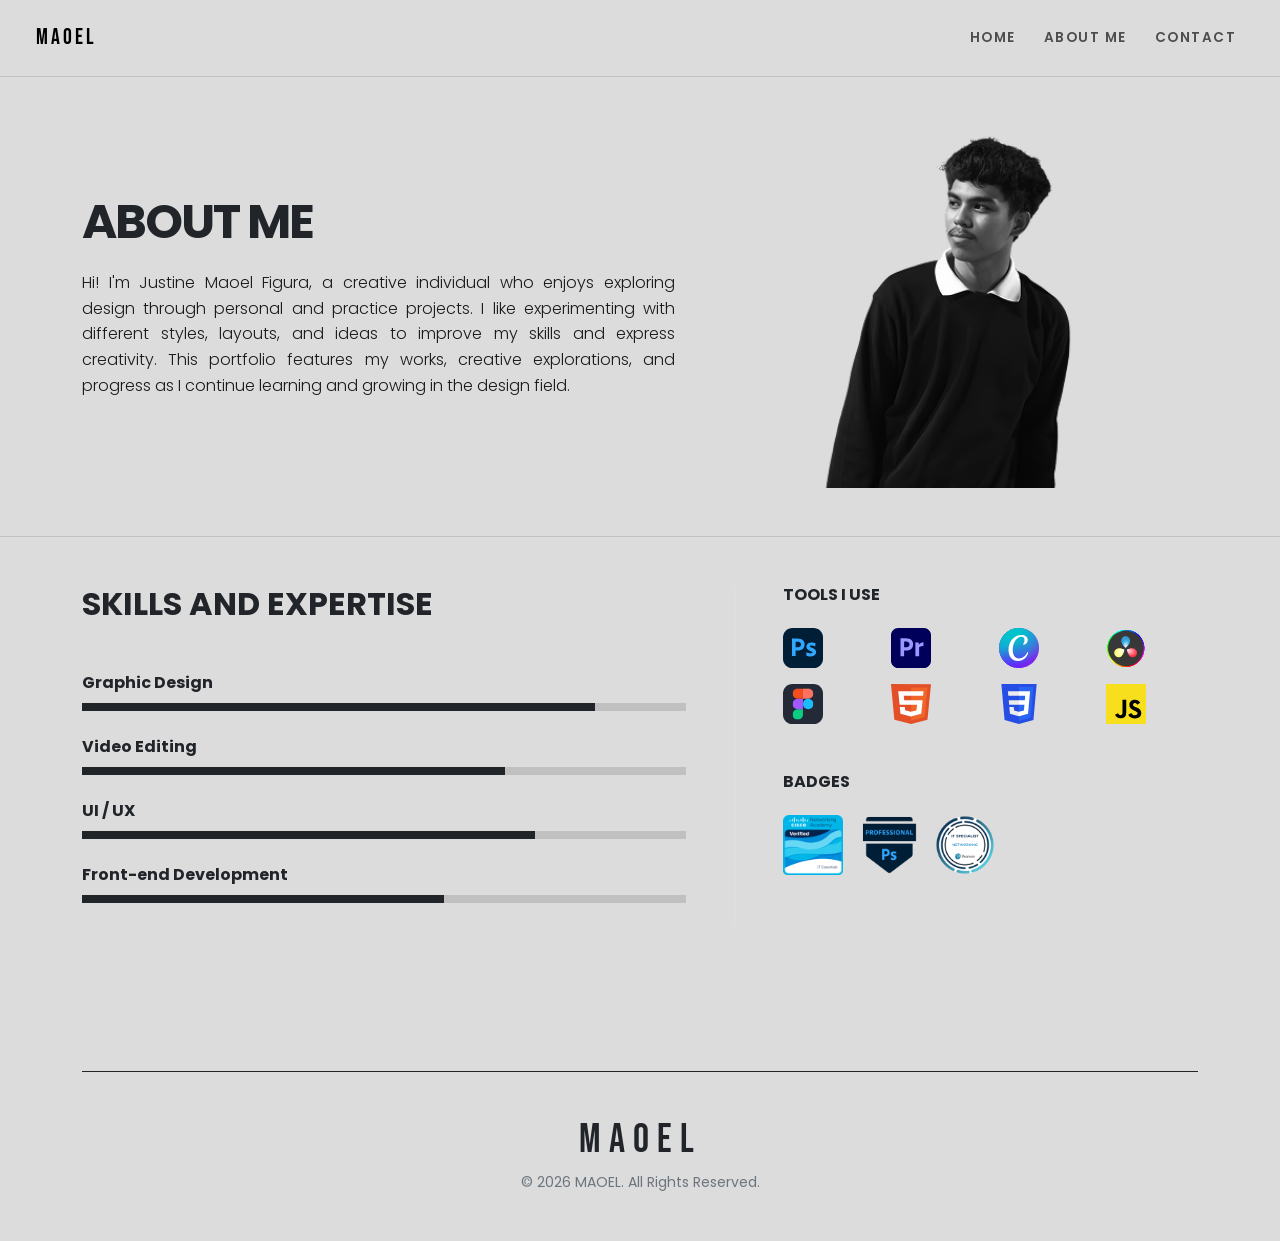
==== about.html @ be1a08b6 "first commit" ====
<!DOCTYPE html>
<html lang="en">
<head>
    <meta charset="UTF-8">
    <meta name="viewport" content="width=device-width, initial-scale=1.0">
    <title>About</title>
    <link href="https://cdn.jsdelivr.net/npm/bootstrap@5.3.8/dist/css/bootstrap.min.css" rel="stylesheet" integrity="sha384-sRIl4kxILFvY47J16cr9ZwB07vP4J8+LH7qKQnuqkuIAvNWLzeN8tE5YBujZqJLB" crossorigin="anonymous">
    <link rel="stylesheet" href="https://cdn.jsdelivr.net/npm/bootstrap-icons@1.11.3/font/bootstrap-icons.min.css">
    <link rel="stylesheet" href="about-style.css">
</head>
<body>

    <nav class="navbar navbar-expand-lg">
        <div class="container-fluid">
            <a class="navbar-brand" href="#">MAOEL</a>
            <button class="navbar-toggler" type="button" data-bs-toggle="collapse" data-bs-target="#navbarTogglerDemo01" aria-controls="navbarTogglerDemo01" aria-expanded="false" aria-label="Toggle navigation">
                <span class="navbar-toggler-icon"></span>
            </button>
            <div class="collapse navbar-collapse" id="navbarTogglerDemo01">
                <ul class="navbar-nav ms-auto mb-2 mb-lg-0">
                    <li class="nav-item">
                        <a class="nav-link" href="index.html">Home</a>
                    </li>
                    <li class="nav-item">
                        <a class="nav-link" href="about.html">About Me</a>
                    </li>
                    <li class="nav-item">
                        <a class="nav-link" href="contact.html">Contact</a>
                    </li>
                </ul> 
            </div>
        </div>
    </nav>

    <section class="about-me d-flex align-items-center py-5">
        <div class="container">
            <div class="row align-items-center">
                
                <div class="col-lg-7">
                    <h1 class="display-3 fw-bold mb-4">ABOUT ME</h1>
                    <p class="lead text-secondary pe-lg-5">
                        Hi! I'm Justine Maoel Figura, a creative individual who enjoys exploring design 
                        through personal and practice projects. I like experimenting with different styles, 
                        layouts, and ideas to improve my skills and express creativity. This portfolio 
                        features my works, creative explorations, and progress as I continue learning 
                        and growing in the design field.
                    </p>
                </div>

                <div class="col-lg-5 mt-5 mt-lg-0">
                    <img src="images/desktop-picture.png" class="img-fluid profile-img">
                </div>

            </div>
        </div>
    </section>

    <section class="skills-and-expertise py-5">
        <div class="container">
            <div class="row">
                <div class="col-lg-7 border-end pe-lg-5">
                    <h2 class="fw-bold mb-5">SKILLS AND EXPERTISE</h2>
                    
                    <div class="mb-4">
                        <label class="fw-bold">Graphic Design</label>
                        <div class="progress mt-2" style="height: 8px;">
                            <div class="progress-bar bg-dark" role="progressbar" style="width: 85%"></div>
                        </div>
                    </div>

                    <div class="mb-4">
                        <label class="fw-bold">Video Editing</label>
                        <div class="progress mt-2" style="height: 8px;">
                            <div class="progress-bar bg-dark" role="progressbar" style="width: 70%"></div>
                        </div>
                    </div>

                    <div class="mb-4">
                        <label class="fw-bold">UI / UX</label>
                        <div class="progress mt-2" style="height: 8px;">
                            <div class="progress-bar bg-dark" role="progressbar" style="width: 75%"></div>
                        </div>
                    </div>

                    <div class="mb-4">
                        <label class="fw-bold">Front-end Development</label>
                        <div class="progress mt-2" style="height: 8px;">
                            <div class="progress-bar bg-dark" role="progressbar" style="width: 60%"></div>
                        </div>
                    </div>
                </div>

                <div class="col-lg-5 ps-lg-5 mt-5 mt-lg-0">
                    <h6 class="fw-bold text-uppercase mb-4">Tools I Use</h6>
                    <div class="row g-3 mb-5">
                        <div class="col-3"><img src="images/Photoshop logo.svg" class="img-fluid" alt="Photoshop"></div>
                        <div class="col-3"><img src="images/adobe-premiere_pro logo.svg" class="img-fluid" alt="Premiere"></div>
                        <div class="col-3"><img src="images/canva logo.svg" class="img-fluid" alt="Canva"></div>
                        <div class="col-3"><img src="images/DaVinci_Resolve_17_logo logo.svg" class="img-fluid" alt="DaVinci"></div>
                        <div class="col-3"><img src="images/Figma-Dark logo.svg" class="img-fluid" alt="Figma"></div>
                        <div class="col-3"><img src="images/HTML logo.svg" class="img-fluid" alt="HTML5"></div>
                        <div class="col-3"><img src="images/CSS logo.svg" class="img-fluid" alt="CSS3"></div>
                        <div class="col-3"><img src="images/javascript logo.svg" class="img-fluid" alt="JavaScript"></div>
                    </div>

                    <h6 class="fw-bold text-uppercase mb-4">Badges</h6>
                    <div class="d-flex gap-3">
                        <img src="images/ITE 1.svg" style="width: 60px;" alt="Cisco NetAcad">
                        <img src="images/ps-badge.svg" style="width: 60px;" alt="PS Professional">
                        <img src="images/ITS-Badges_Networking_1200px 1.svg" style="width: 60px;" alt="IT Specialist">
                    </div>
                </div>
            </div>
        </div>
    </section>

    <footer class="footer-page py-5">
        <div class="container">
            <div class="border-top border-dark mt-5 pt-4 text-center">
                <h1 class="footer-logo mb-2">MAOEL</h1>
                <p class="small text-secondary mb-0">© 2026 MAOEL. All Rights Reserved.</p>
            </div>
        </div>
    </footer>


    <script src="https://cdn.jsdelivr.net/npm/@popperjs/core@2.11.8/dist/umd/popper.min.js" integrity="sha384-I7E8VVD/ismYTF4hNIPjVp/Zjvgyol6VFvRkX/vR+Vc4jQkC+hVqc2pM8ODewa9r" crossorigin="anonymous"></script>
    <script src="https://cdn.jsdelivr.net/npm/bootstrap@5.3.8/dist/js/bootstrap.min.js" integrity="sha384-G/EV+4j2dNv+tEPo3++6LCgdCROaejBqfUeNjuKAiuXbjrxilcCdDz6ZAVfHWe1Y" crossorigin="anonymous"></script>
</body>
</html>
---- about-style.css ----
@import url('https://fonts.googleapis.com/css2?family=Allison&family=Poppins:wght@400;600;700;800;900&family=Bebas+Neue&display=swap');

body {
    font-family: "Poppins", sans-serif;
    background-color: #DCDCDC;}

.navbar {
    background-color: #DCDCDC !important; 
    padding: 16px 24px;
    border-bottom: 1px solid #c0c0c0; 
}
.navbar-brand {
    font-family: "Bebas Neue", sans-serif;
    letter-spacing: 3px;
    font-size: 1.4rem;
}
.nav-link {
    font-weight: 600;
    font-size: 0.85rem;
    letter-spacing: 1.5px;
    text-transform: uppercase;
    margin-left: 12px;
}

.about-me {
    background-color: #DCDCDC !important; 
    padding-top: 100px;
    padding-bottom: 50px;
}

.about-me h1 {
    font-family: "Poppins", sans-serif;
    font-weight: 900;
    letter-spacing: -2px;
    font-size: 3rem; 
    line-height: 1;
}


.about-me .lead {
    font-size: 1rem;
    line-height: 1.6;
    color: #1a1a1a !important;
    text-align: justify;
}


.about-me .img-fluid {
    width: 100%;
    max-width: 400px;
    display: block;
    margin: 0 auto;
}

.profile-img {
    content: url('images/mobile-profile.png'); 
    width: 100%;
    max-width: 450px;
    margin-top: 40px;
}

/* ===== SKILLS & BADGES ===== */
.skills-and-expertise {
    background-color: #DCDCDC !important;
    border-top: 1px solid #c0c0c0;
}

.skills-and-expertise h2 {
    font-family: "Poppins", sans-serif;
    font-weight: 900;
    text-transform: uppercase;
}

.progress {
    background-color: #c0c0c0;
    border-radius: 0; 
}

.progress-bar {
    transition: width 1.5s ease-in-out;
}


.skills-and-expertise .col-3 img {
    max-height: 40px;
    object-fit: contain;
}

.skills-and-expertise img[alt*="Cisco"], 
.skills-and-expertise img[alt*="Badge"] {
    width: 60px;
    height: auto;
}

/* ===== FOOTER ===== */


.footer-page {
    background-color: #DCDCDC; 
}

.footer-heading {
    font-family: "Bebas Neue", sans-serif;
    font-size: 3rem;
    line-height: 0.9;
    letter-spacing: 1px;
}

.footer-logo {
    font-family: "Bebas Neue", sans-serif;
    letter-spacing: 8px; 
    font-size: 2.5rem;
    margin-top: 20px;
}
/* ===== DESKTOP ===== */
@media (min-width: 992px) {
    .landing-page h1 {
        font-size: 8rem; 
        letter-spacing: -4px;
        line-height: 0.8;
    }

    .border-end-lg {
        border-right: 2px solid #000 !important;
    }

    .footer-page h2 {
        line-height: 1.1;
    }

    .border-start-lg {
        border-left: 1px solid #000 !important;
    }

    .nav-link {
        transition: color 0.3s ease;
    }

    .nav-link:hover {
        text-decoration: underline;
        text-underline-offset: 8px;
    }
}
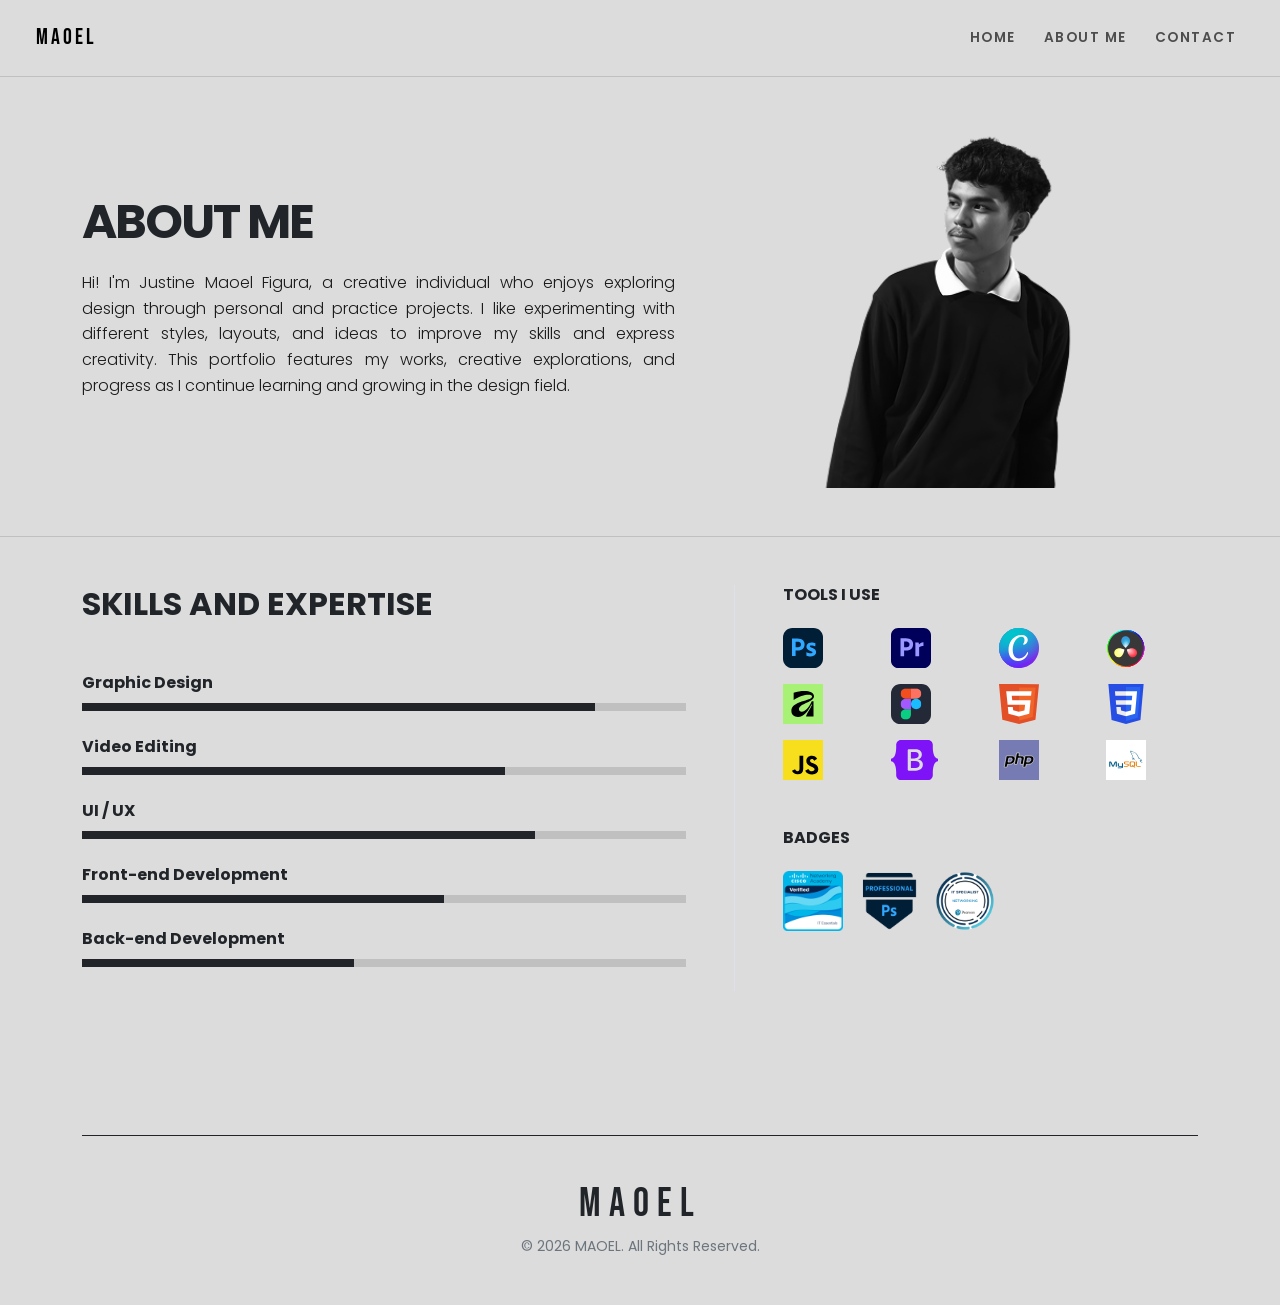
==== commit 6c11020f: "updated" ====
--- a/about.html
+++ b/about.html
@@ -88,19 +88,35 @@
                             <div class="progress-bar bg-dark" role="progressbar" style="width: 60%"></div>
                         </div>
                     </div>
+
+                    <!-- ✅ ADDED: Back-end Development skill bar -->
+                    <div class="mb-4">
+                        <label class="fw-bold">Back-end Development</label>
+                        <div class="progress mt-2" style="height: 8px;">
+                            <div class="progress-bar bg-dark" role="progressbar" style="width: 45%"></div>
+                        </div>
+                    </div>
+
                 </div>
 
                 <div class="col-lg-5 ps-lg-5 mt-5 mt-lg-0">
                     <h6 class="fw-bold text-uppercase mb-4">Tools I Use</h6>
                     <div class="row g-3 mb-5">
+                        <!-- Row 1: Photoshop, Premiere, Canva, DaVinci -->
                         <div class="col-3"><img src="images/Photoshop logo.svg" class="img-fluid" alt="Photoshop"></div>
                         <div class="col-3"><img src="images/adobe-premiere_pro logo.svg" class="img-fluid" alt="Premiere"></div>
                         <div class="col-3"><img src="images/canva logo.svg" class="img-fluid" alt="Canva"></div>
                         <div class="col-3"><img src="images/DaVinci_Resolve_17_logo logo.svg" class="img-fluid" alt="DaVinci"></div>
+                        <!-- Row 2: Figma, HTML, CSS, JavaScript -->
+                        <div class="col-3"><img src="images/Affinity_(App)_Logo 1.svg" class="img-fluid" alt="Photoshop"></div>
                         <div class="col-3"><img src="images/Figma-Dark logo.svg" class="img-fluid" alt="Figma"></div>
                         <div class="col-3"><img src="images/HTML logo.svg" class="img-fluid" alt="HTML5"></div>
                         <div class="col-3"><img src="images/CSS logo.svg" class="img-fluid" alt="CSS3"></div>
                         <div class="col-3"><img src="images/javascript logo.svg" class="img-fluid" alt="JavaScript"></div>
+                        <!-- ✅ ADDED Row 3: Bootstrap, PHP, MySQL -->
+                        <div class="col-3"><img src="images/Vector.svg" class="img-fluid" alt="Bootstrap"></div>
+                        <div class="col-3"><img src="images/php logo.svg" class="img-fluid" alt="PHP"></div>
+                        <div class="col-3"><img src="images/mysql logo.svg" class="img-fluid" alt="MySQL"></div>
                     </div>
 
                     <h6 class="fw-bold text-uppercase mb-4">Badges</h6>
@@ -123,6 +139,22 @@
         </div>
     </footer>
 
+    <script>
+        document.querySelectorAll('a').forEach(link => {
+            const href = link.getAttribute('href');
+ 
+            if (!href || href.startsWith('#') || href.startsWith('http') || href.startsWith('mailto')) return;
+ 
+            link.addEventListener('click', function (e) {
+                e.preventDefault();
+                document.body.classList.add('fade-out');
+ 
+                setTimeout(() => {
+                    window.location.href = href;
+                }, 350);
+            });
+        });
+    </script>
 
     <script src="https://cdn.jsdelivr.net/npm/@popperjs/core@2.11.8/dist/umd/popper.min.js" integrity="sha384-I7E8VVD/ismYTF4hNIPjVp/Zjvgyol6VFvRkX/vR+Vc4jQkC+hVqc2pM8ODewa9r" crossorigin="anonymous"></script>
     <script src="https://cdn.jsdelivr.net/npm/bootstrap@5.3.8/dist/js/bootstrap.min.js" integrity="sha384-G/EV+4j2dNv+tEPo3++6LCgdCROaejBqfUeNjuKAiuXbjrxilcCdDz6ZAVfHWe1Y" crossorigin="anonymous"></script>
--- a/about-style.css
+++ b/about-style.css
@@ -2,7 +2,25 @@
 
 body {
     font-family: "Poppins", sans-serif;
-    background-color: #DCDCDC;}
+    background-color: #DCDCDC;
+    animation: fadeIn 0.5s ease forwards;
+}
+
+@keyframes fadeIn {
+    from { opacity: 0; transform: translateY(12px); }
+    to   { opacity: 1; transform: translateY(0); }
+}
+
+body.fade-out {
+    animation: fadeOut 0.35s ease forwards;
+}
+
+@keyframes fadeOut {
+    from { opacity: 1; transform: translateY(0); }
+    to   { opacity: 0; transform: translateY(-12px); }
+}
+
+
 
 .navbar {
     background-color: #DCDCDC !important; 
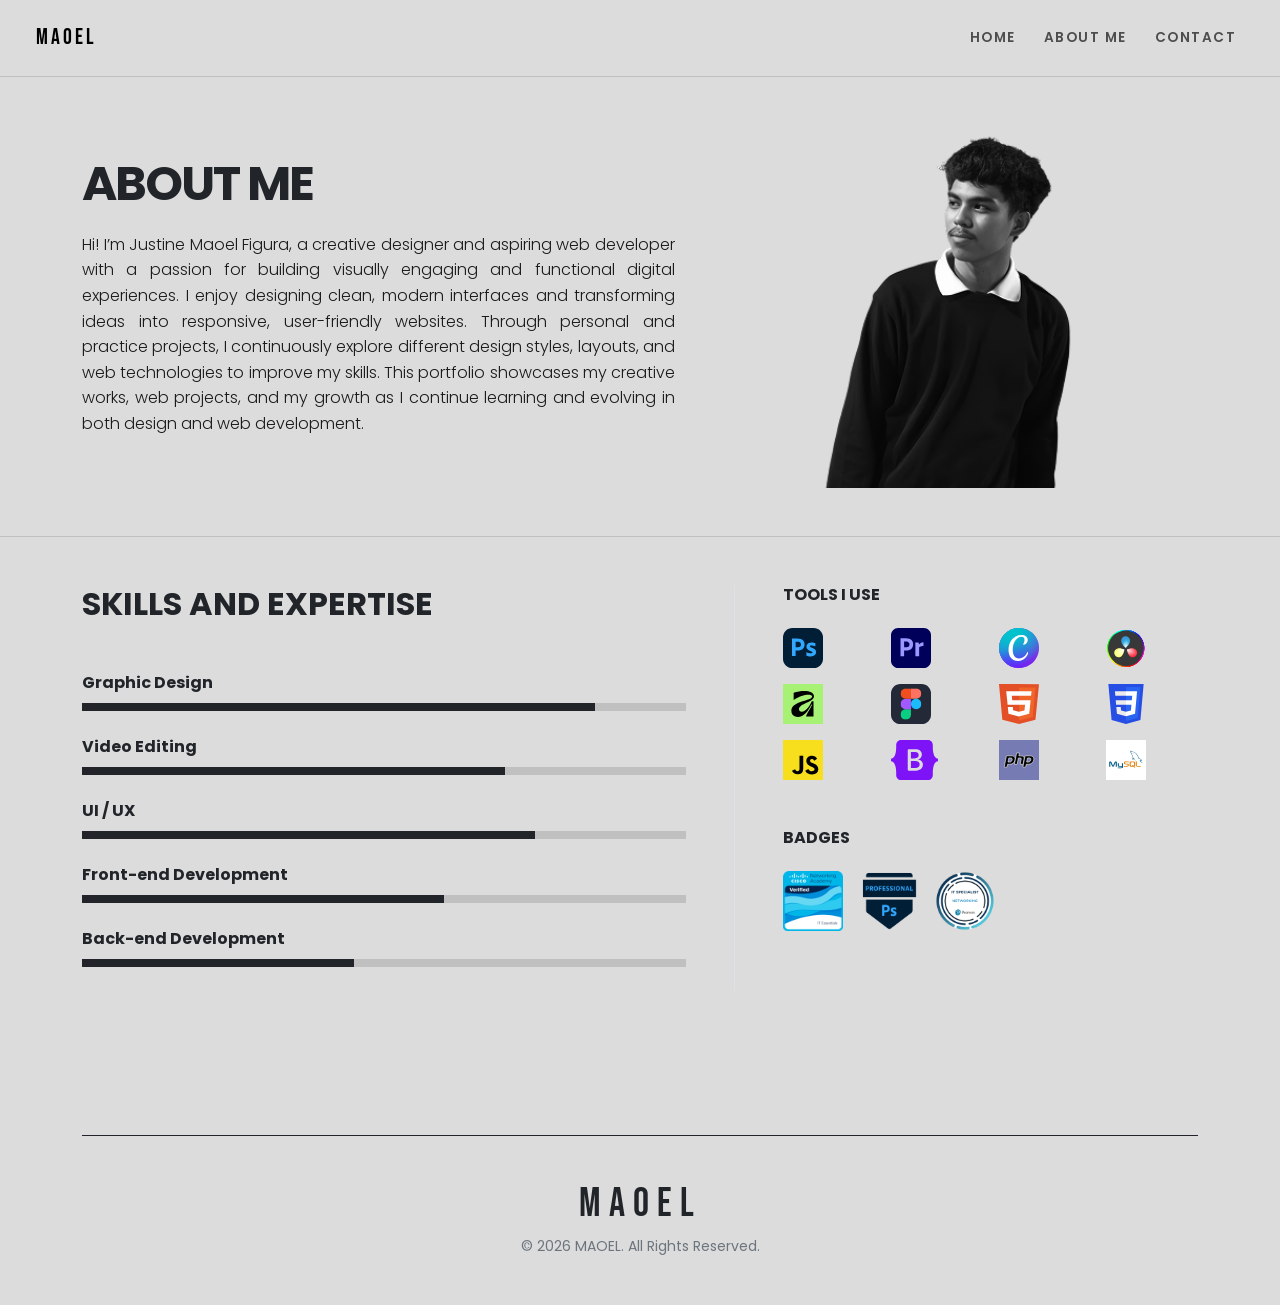
==== commit 897d8dd2: "updated" ====
--- a/about.html
+++ b/about.html
@@ -39,11 +39,11 @@
                 <div class="col-lg-7">
                     <h1 class="display-3 fw-bold mb-4">ABOUT ME</h1>
                     <p class="lead text-secondary pe-lg-5">
-                        Hi! I'm Justine Maoel Figura, a creative individual who enjoys exploring design 
-                        through personal and practice projects. I like experimenting with different styles, 
-                        layouts, and ideas to improve my skills and express creativity. This portfolio 
-                        features my works, creative explorations, and progress as I continue learning 
-                        and growing in the design field.
+                    Hi! I’m Justine Maoel Figura, a creative designer and aspiring web developer with a passion for building visually 
+                    engaging and functional digital experiences. I enjoy designing clean, modern interfaces and transforming ideas into responsive, 
+                    user-friendly websites. Through personal and practice projects, I continuously explore different design styles, layouts, 
+                    and web technologies to improve my skills. This portfolio showcases my creative works, web projects, and my growth as I 
+                    continue learning and evolving in both design and web development.
                     </p>
                 </div>
 
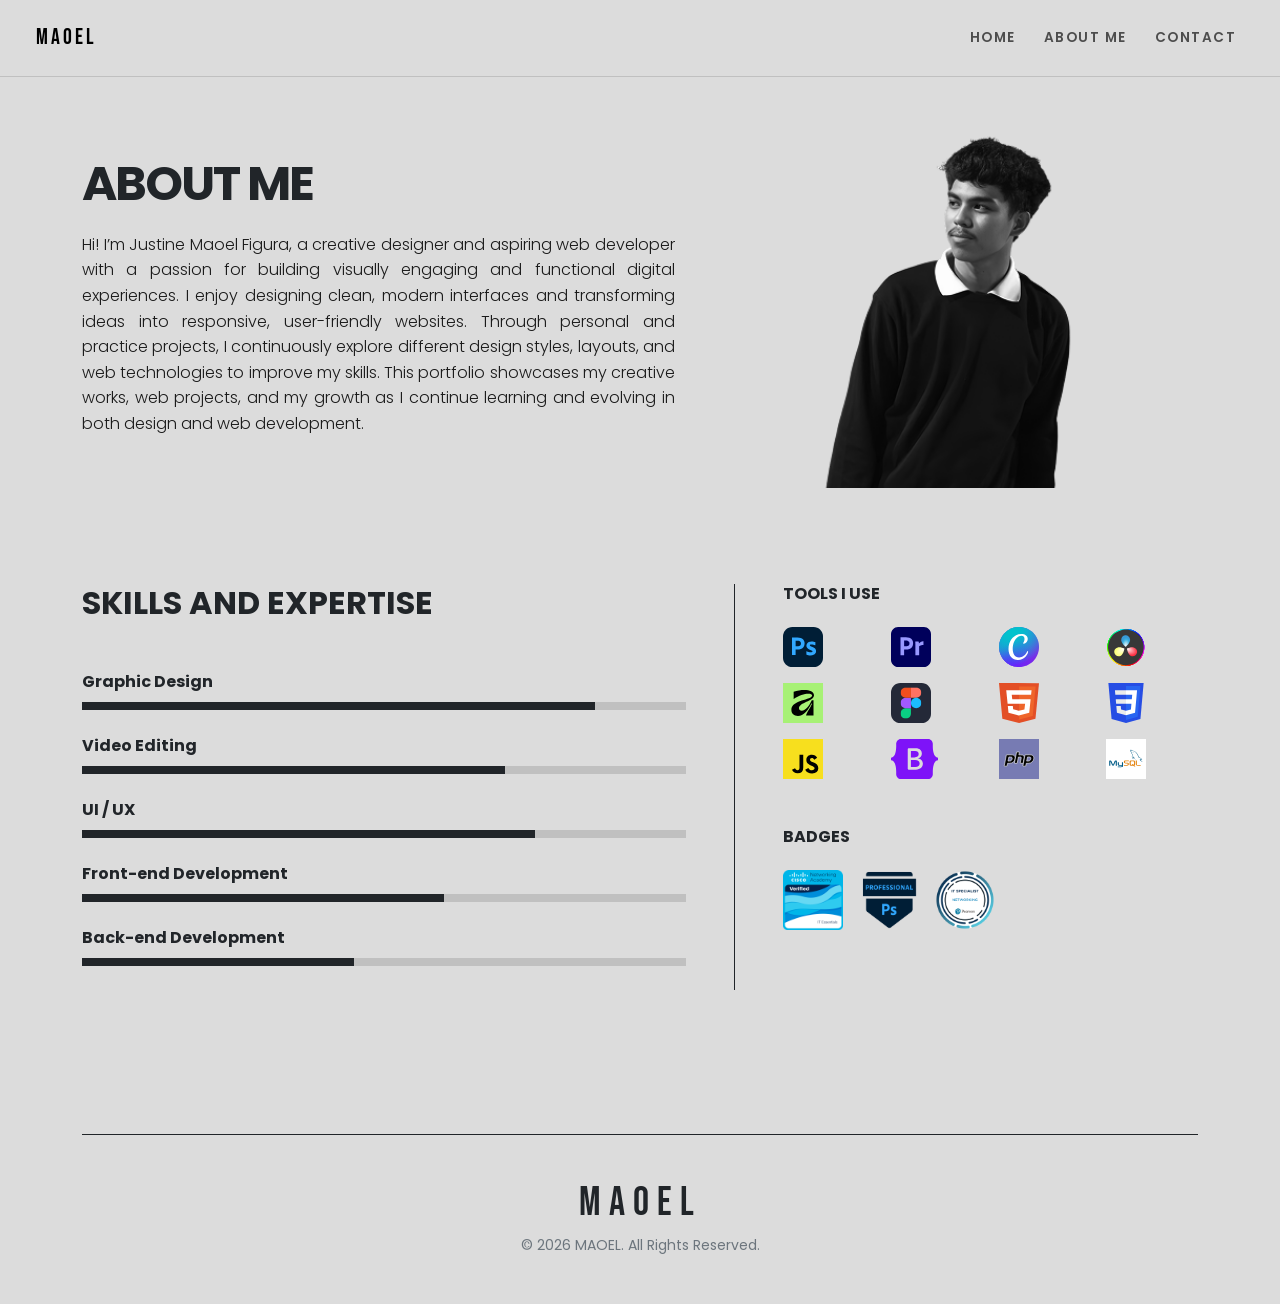
==== commit 5829986f: "updated" ====
--- a/about.html
+++ b/about.html
@@ -10,7 +10,7 @@
 </head>
 <body>
 
-    <nav class="navbar navbar-expand-lg">
+    <nav class="navbar sticky-top navbar-expand-lg">
         <div class="container-fluid">
             <a class="navbar-brand" href="#">MAOEL</a>
             <button class="navbar-toggler" type="button" data-bs-toggle="collapse" data-bs-target="#navbarTogglerDemo01" aria-controls="navbarTogglerDemo01" aria-expanded="false" aria-label="Toggle navigation">
@@ -58,7 +58,7 @@
     <section class="skills-and-expertise py-5">
         <div class="container">
             <div class="row">
-                <div class="col-lg-7 border-end pe-lg-5">
+                <div class="col-lg-7 border-end border-dark pe-lg-5">
                     <h2 class="fw-bold mb-5">SKILLS AND EXPERTISE</h2>
                     
                     <div class="mb-4">
--- a/about-style.css
+++ b/about-style.css
@@ -80,7 +80,6 @@
 /* ===== SKILLS & BADGES ===== */
 .skills-and-expertise {
     background-color: #DCDCDC !important;
-    border-top: 1px solid #c0c0c0;
 }
 
 .skills-and-expertise h2 {
@@ -91,7 +90,7 @@
 
 .progress {
     background-color: #c0c0c0;
-    border-radius: 0; 
+    border-radius: 0px; 
 }
 
 .progress-bar {
